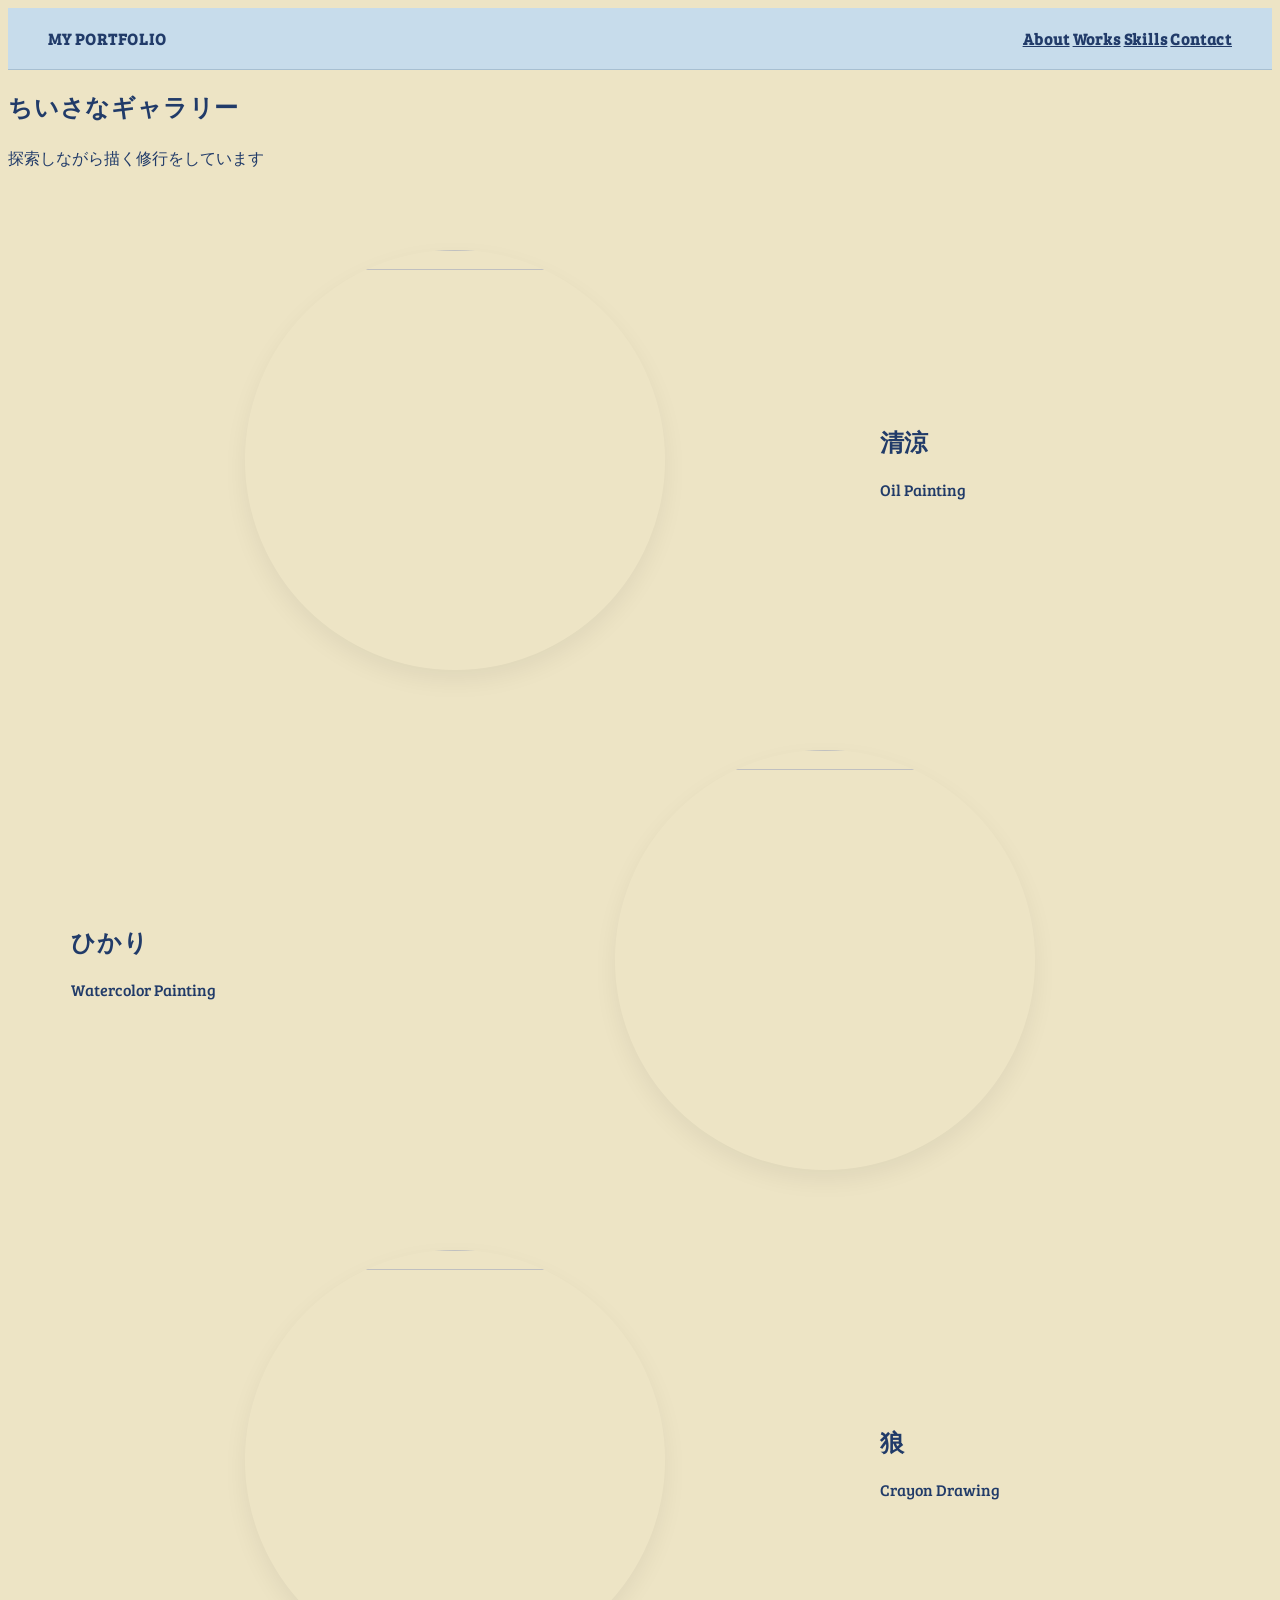
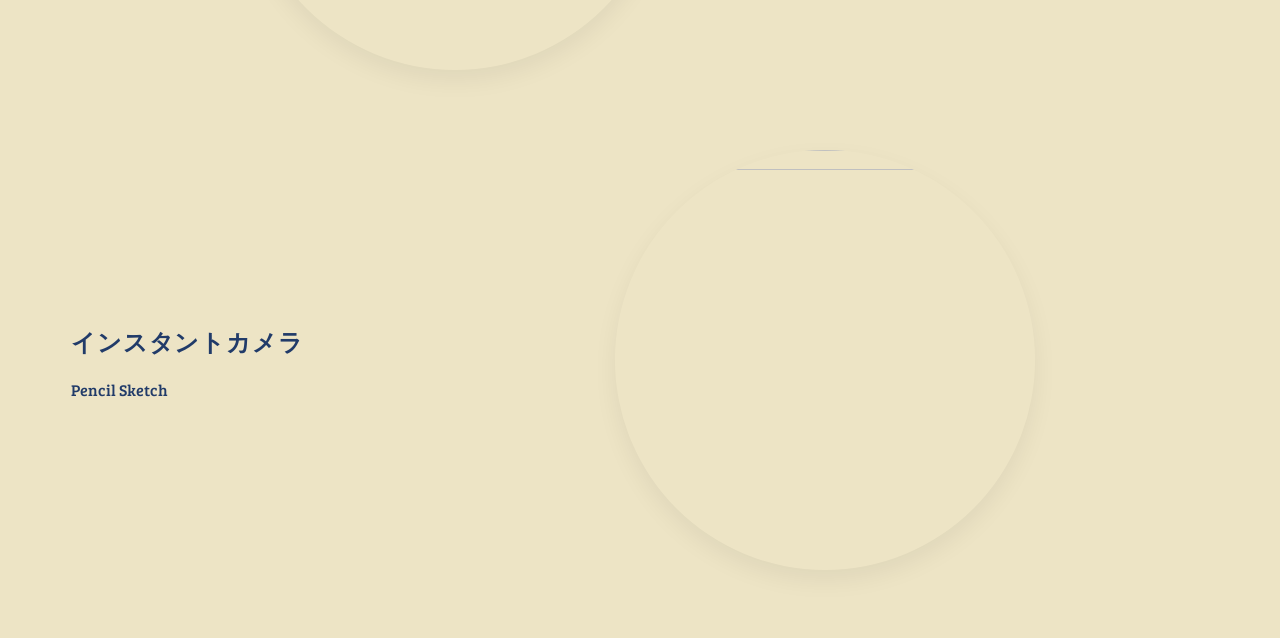
==== index.html @ e01d48d8 "Add files via upload" ====
<!DOCTYPE html>
<html lang="ja">
<head>
    <meta charset="UTF-8">
    <meta name="viewport" content="width=device-width, initial-scale=1.0">
    <title>Portfolio</title>

    <link href="https://fonts.googleapis.com/css2?family=Bree+Serif&display=swap" rel="stylesheet">

    <link rel="stylesheet" href="style.css">
</head>

<body>

<header class="header">

    <div class="logo">MY PORTFOLIO</div>

    <nav class="nav">
        <a href="index_about.html">About</a>
        <a href="#">Works</a>
        <a href="#">Skills</a>
        <a href="#">Contact</a>
    </nav>

    

</header>


    <main>

        <section class="hero">
            <h1>ちいさなギャラリー</h1>
            <p>
                探索しながら描く修行をしています
            </p>
        </section>

        <section class="gallery">

  <!-- 1 -->
  <div class="item">
    <div class="imgBox">
      <img src="images/1.jpg" alt="">
    </div>
    <div class="textBox">
      <h2>清涼</h2>
      <p>Oil Painting</p>
    </div>
  </div>

  <!-- 2（左右反転） -->
  <div class="item reverse">
    <div class="imgBox">
      <img src="images/2.jpg" alt="">
    </div>
    <div class="textBox">
      <h2>ひかり</h2>
      <p>Watercolor Painting</p>
    </div>
  </div>

  <!-- 3 -->
  <div class="item">
    <div class="imgBox">
      <img src="images/3.jpg" alt="">
    </div>
    <div class="textBox">
      <h2>狼</h2>
      <p>Crayon Drawing</p>
    </div>
  </div>

  <!-- 4（反転） -->
  <div class="item reverse">
    <div class="imgBox">
      <img src="images/4.jpg" alt="">
    </div>
    <div class="textBox">
      <h2>インスタントカメラ</h2>
      <p>Pencil Sketch</p>
    </div>
  </div>

</section>


    </main>


</body>
</html>
---- style.css ----
:root{
    --navy:#213b69;
    --cream:#f3eee3;
    --header:#c7dceb;
}


.header{
    display:flex;
    align-items:center;
    justify-content:space-between;

    padding:20px 40px;

    background: var(--header);
    border-bottom:1px solid #a7bfd1;

    position:sticky;
    top:0;
    z-index:100;
}

.logo {
    letter-spacing: 5px;
}


body{
    font-family:'Bree Serif', serif;
    background:var(--cream);
    color:var(--navy);
}

h1, h2, .logo, .nav a {
    color: var(--navy);
    font-weight: 600; 
    letter-spacing: 0.8px;
}


.hero p{
    font-family: "Noto Sans JP", sans-serif;
    font-weight: 300;
    line-height: 1.9;
}

.grid{
    display:grid;
    grid-template-columns: repeat(2,1fr);
    gap:25px;
    padding:40px;
}

@media(max-width:768px){
    .grid{
        grid-template-columns: repeat(2,1fr);
        gap:15px;
        padding:20px;
    }
}


body{
    background:#ede4c5;
    --navy:#213b69;
    --header:#c7dceb;

}
.gallery{
    display: flex;
    flex-direction: column;
    gap: 80px; /* 絵と絵の間の余白 */
    padding: 60px 5%;
}

.item{
    display: flex;
    align-items: center;
    gap: 40px;
}

.item.reverse{
    flex-direction: row-reverse;
}

.imgBox{
    flex: 7;
    display: flex;
    justify-content: center;
}

.imgBox img{
    width: 100%;
    max-width: 420px;
    aspect-ratio: 1 / 1;
    object-fit: cover;

    border-radius: 50%; /* 丸 */
    box-shadow: 0 10px 25px rgba(0,0,0,0.06);
} 

.textBox{
    flex: 3;
    color: var(--navy);
}
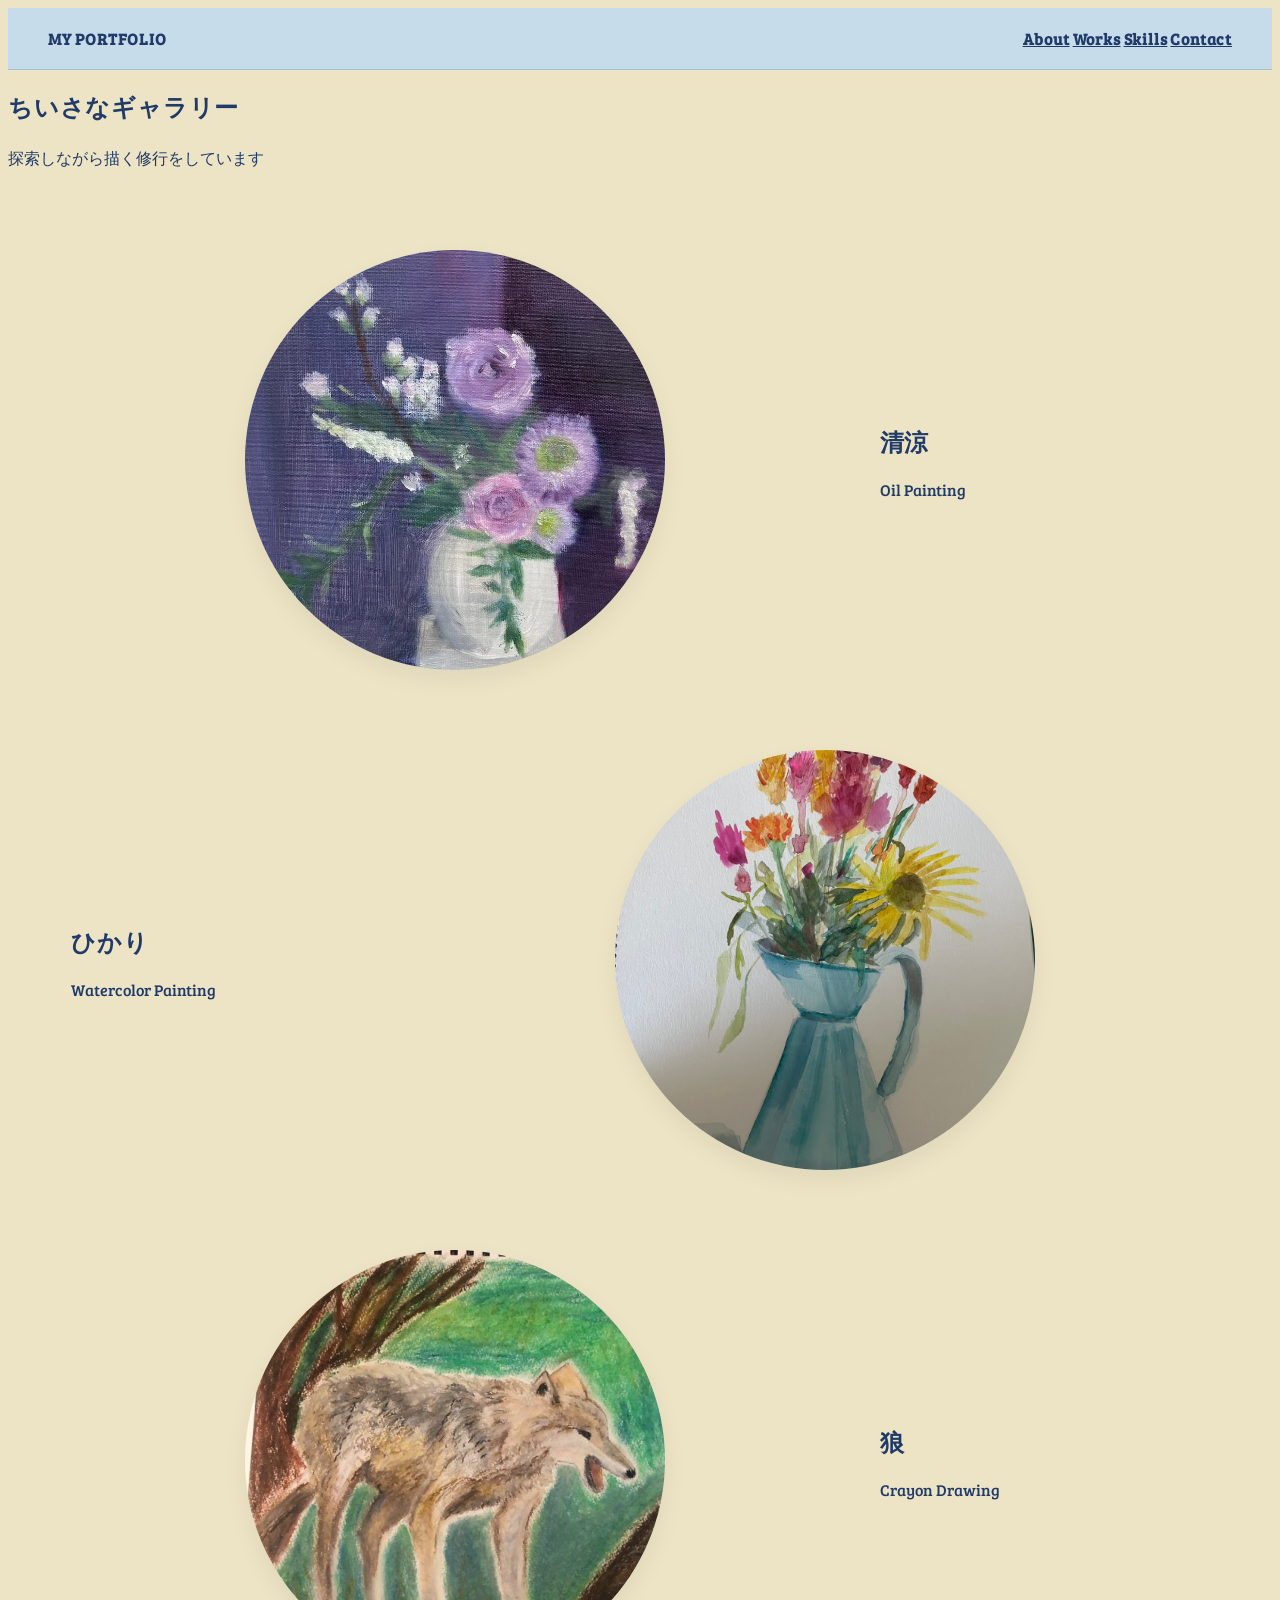
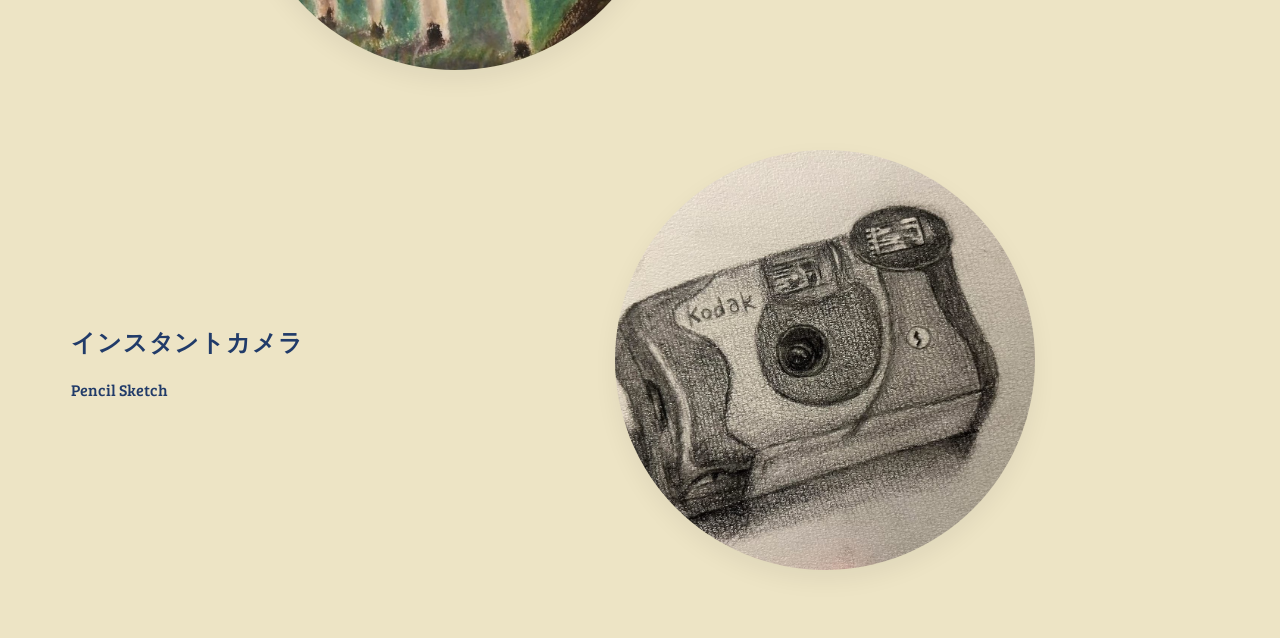
==== commit 07550a6a: "Add files via upload" ====
--- a/index.html
+++ b/index.html
@@ -42,7 +42,7 @@
   <!-- 1 -->
   <div class="item">
     <div class="imgBox">
-      <img src="images/1.jpg" alt="">
+      <img src="o.jpg">
     </div>
     <div class="textBox">
       <h2>清涼</h2>
@@ -53,7 +53,7 @@
   <!-- 2（左右反転） -->
   <div class="item reverse">
     <div class="imgBox">
-      <img src="images/2.jpg" alt="">
+      <img src="w.jpg">
     </div>
     <div class="textBox">
       <h2>ひかり</h2>
@@ -64,7 +64,7 @@
   <!-- 3 -->
   <div class="item">
     <div class="imgBox">
-      <img src="images/3.jpg" alt="">
+      <img src="c.jpg">
     </div>
     <div class="textBox">
       <h2>狼</h2>
@@ -75,7 +75,7 @@
   <!-- 4（反転） -->
   <div class="item reverse">
     <div class="imgBox">
-      <img src="images/4.jpg" alt="">
+      <img src="de.jpg">
     </div>
     <div class="textBox">
       <h2>インスタントカメラ</h2>
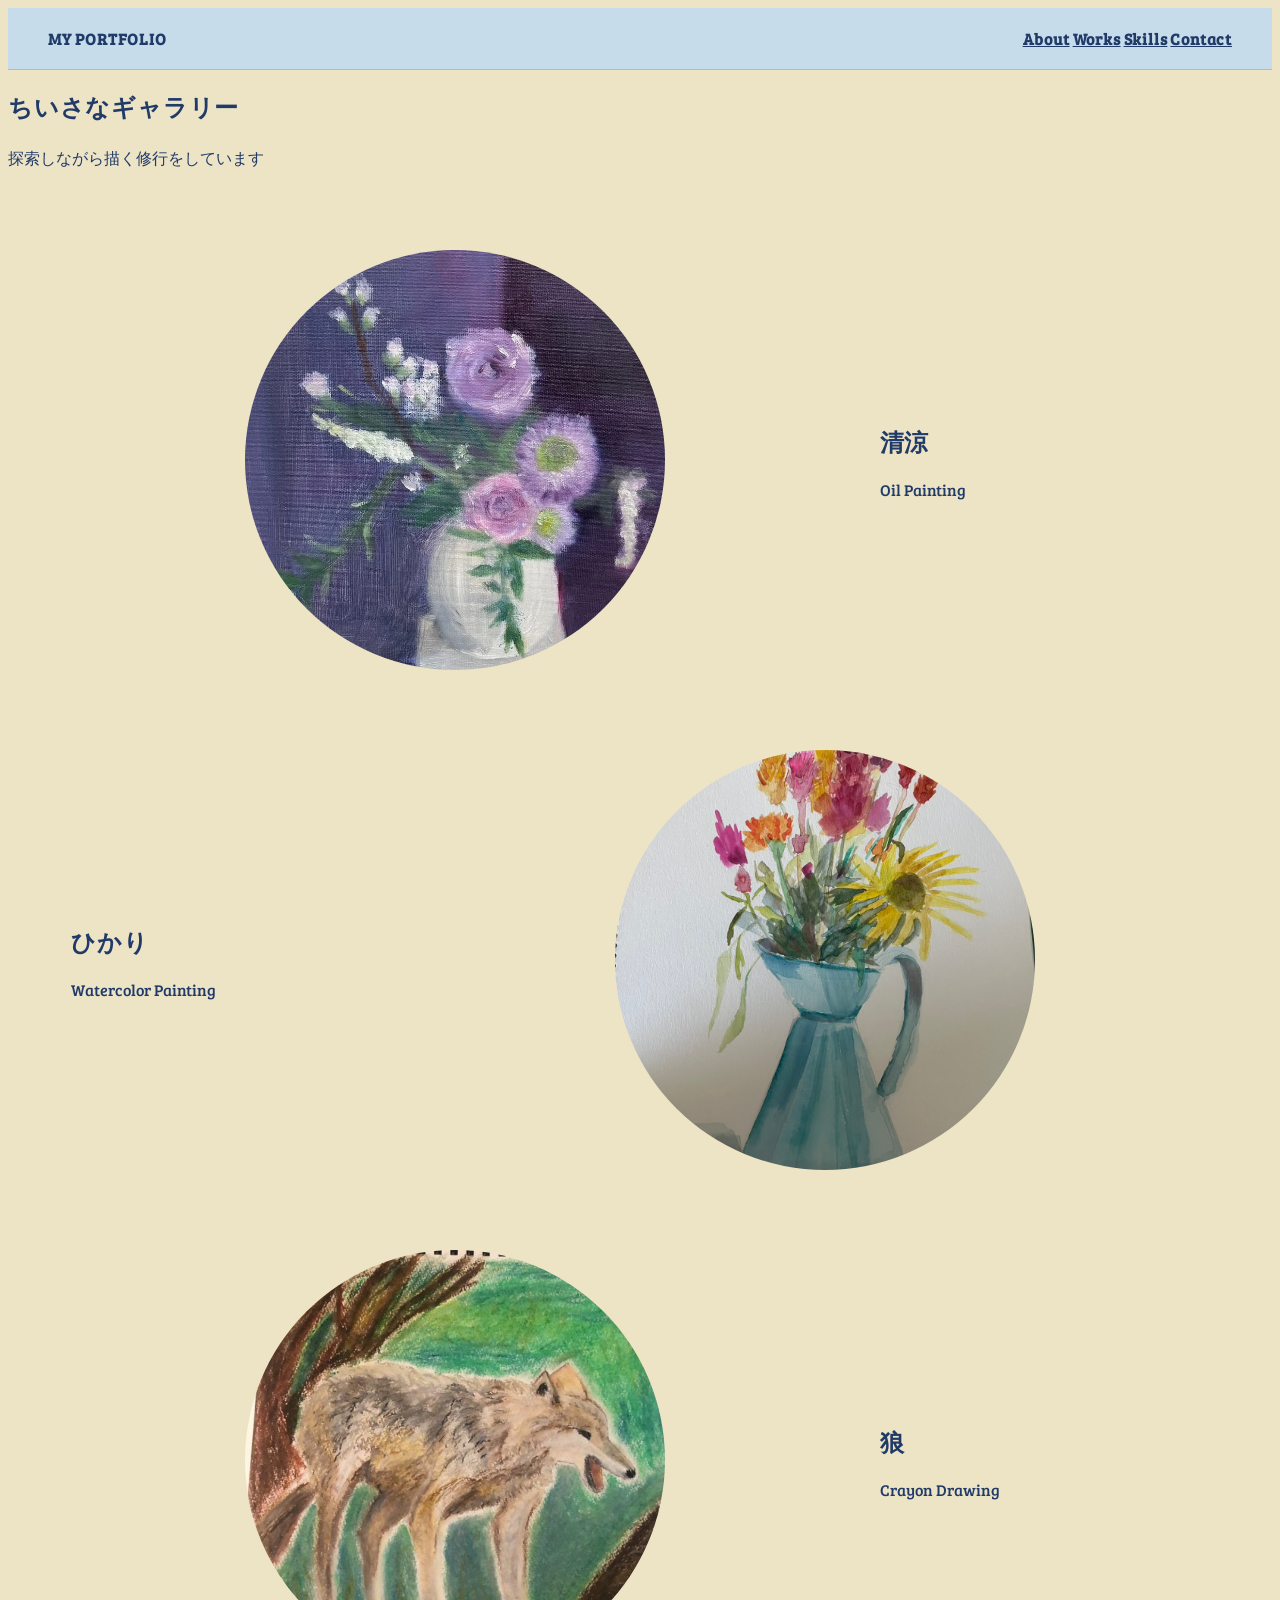
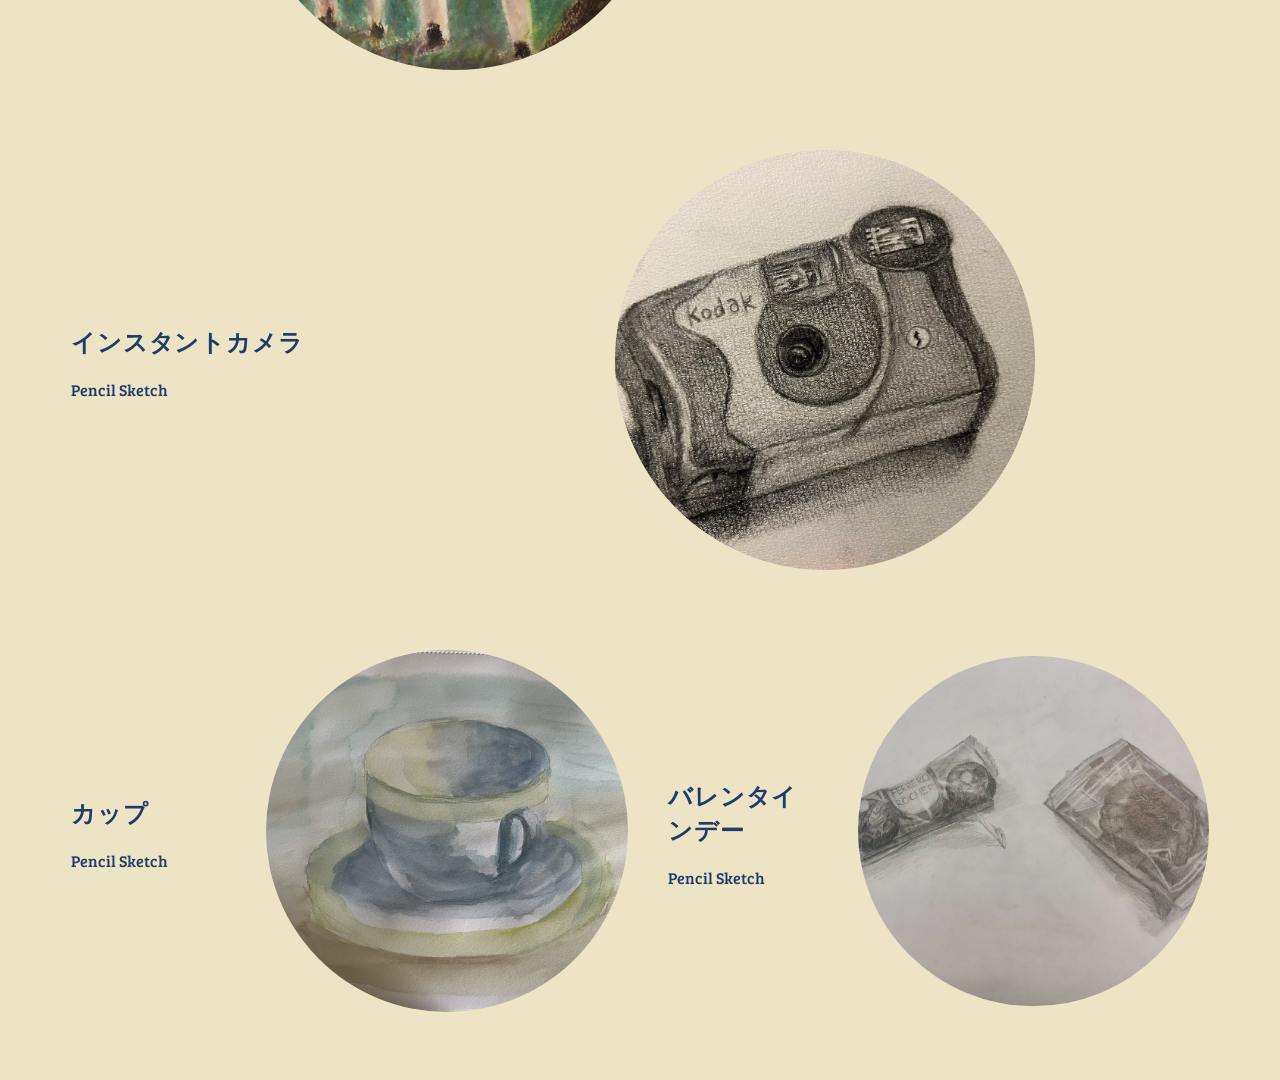
==== commit 2435be65: "Add files via upload" ====
--- a/index.html
+++ b/index.html
@@ -83,6 +83,28 @@
     </div>
   </div>
 
+   <div class="item reverse">
+  <div class="imgBox">
+    <img src="de2.jpg">
+  </div>
+  <div class="textBox">
+    <h2>バレンタインデー</h2>
+    <p>Pencil Sketch</p>
+  </div>
+
+  <div class="item reverse">
+  <div class="imgBox">
+    <img src="w2.jpg">
+  </div>
+  <div class="textBox">
+    <h2>カップ</h2>
+    <p>Pencil Sketch</p>
+  </div>
+
+
+</div>
+  
+
 </section>
 
 
--- a/style.css
+++ b/style.css
@@ -9,19 +9,17 @@
     display:flex;
     align-items:center;
     justify-content:space-between;
-
     padding:20px 40px;
-
     background: var(--header);
     border-bottom:1px solid #a7bfd1;
-
     position:sticky;
     top:0;
     z-index:100;
 }
 
 .logo {
-    letter-spacing: 5px;
+    letter-spacing: 5px;  
+    color: #d94b4b; 
 }
 
 
@@ -29,6 +27,10 @@
     font-family:'Bree Serif', serif;
     background:var(--cream);
     color:var(--navy);
+    background:#ede4c5;
+    --navy:#213b69;
+    --header:#c7dceb;
+
 }
 
 h1, h2, .logo, .nav a {
@@ -44,12 +46,7 @@
     line-height: 1.9;
 }
 
-.grid{
-    display:grid;
-    grid-template-columns: repeat(2,1fr);
-    gap:25px;
-    padding:40px;
-}
+
 
 @media(max-width:768px){
     .grid{
@@ -67,39 +64,36 @@
 
 }
 .gallery{
-    display: flex;
-    flex-direction: column;
-    gap: 80px; /* 絵と絵の間の余白 */
-    padding: 60px 5%;
+    display:flex;
+    flex-direction:column;
+    gap:80px;
+    padding:60px 5%;
 }
 
 .item{
-    display: flex;
-    align-items: center;
-    gap: 40px;
+    display:flex;
+    align-items:center;
+    gap:40px;
 }
 
 .item.reverse{
-    flex-direction: row-reverse;
+    flex-direction:row-reverse;
 }
 
 .imgBox{
-    flex: 7;
-    display: flex;
-    justify-content: center;
+    flex:7;
+    display:flex;
+    justify-content:center;
 }
 
 .imgBox img{
-    width: 100%;
-    max-width: 420px;
-    aspect-ratio: 1 / 1;
-    object-fit: cover;
-
-    border-radius: 50%; /* 丸 */
-    box-shadow: 0 10px 25px rgba(0,0,0,0.06);
-} 
+    width:100%;
+    max-width:420px;
+    aspect-ratio:1/1;
+    object-fit:cover;
+    border-radius:50%;
+}
 
 .textBox{
-    flex: 3;
-    color: var(--navy);
-}
+    flex:3;
+}
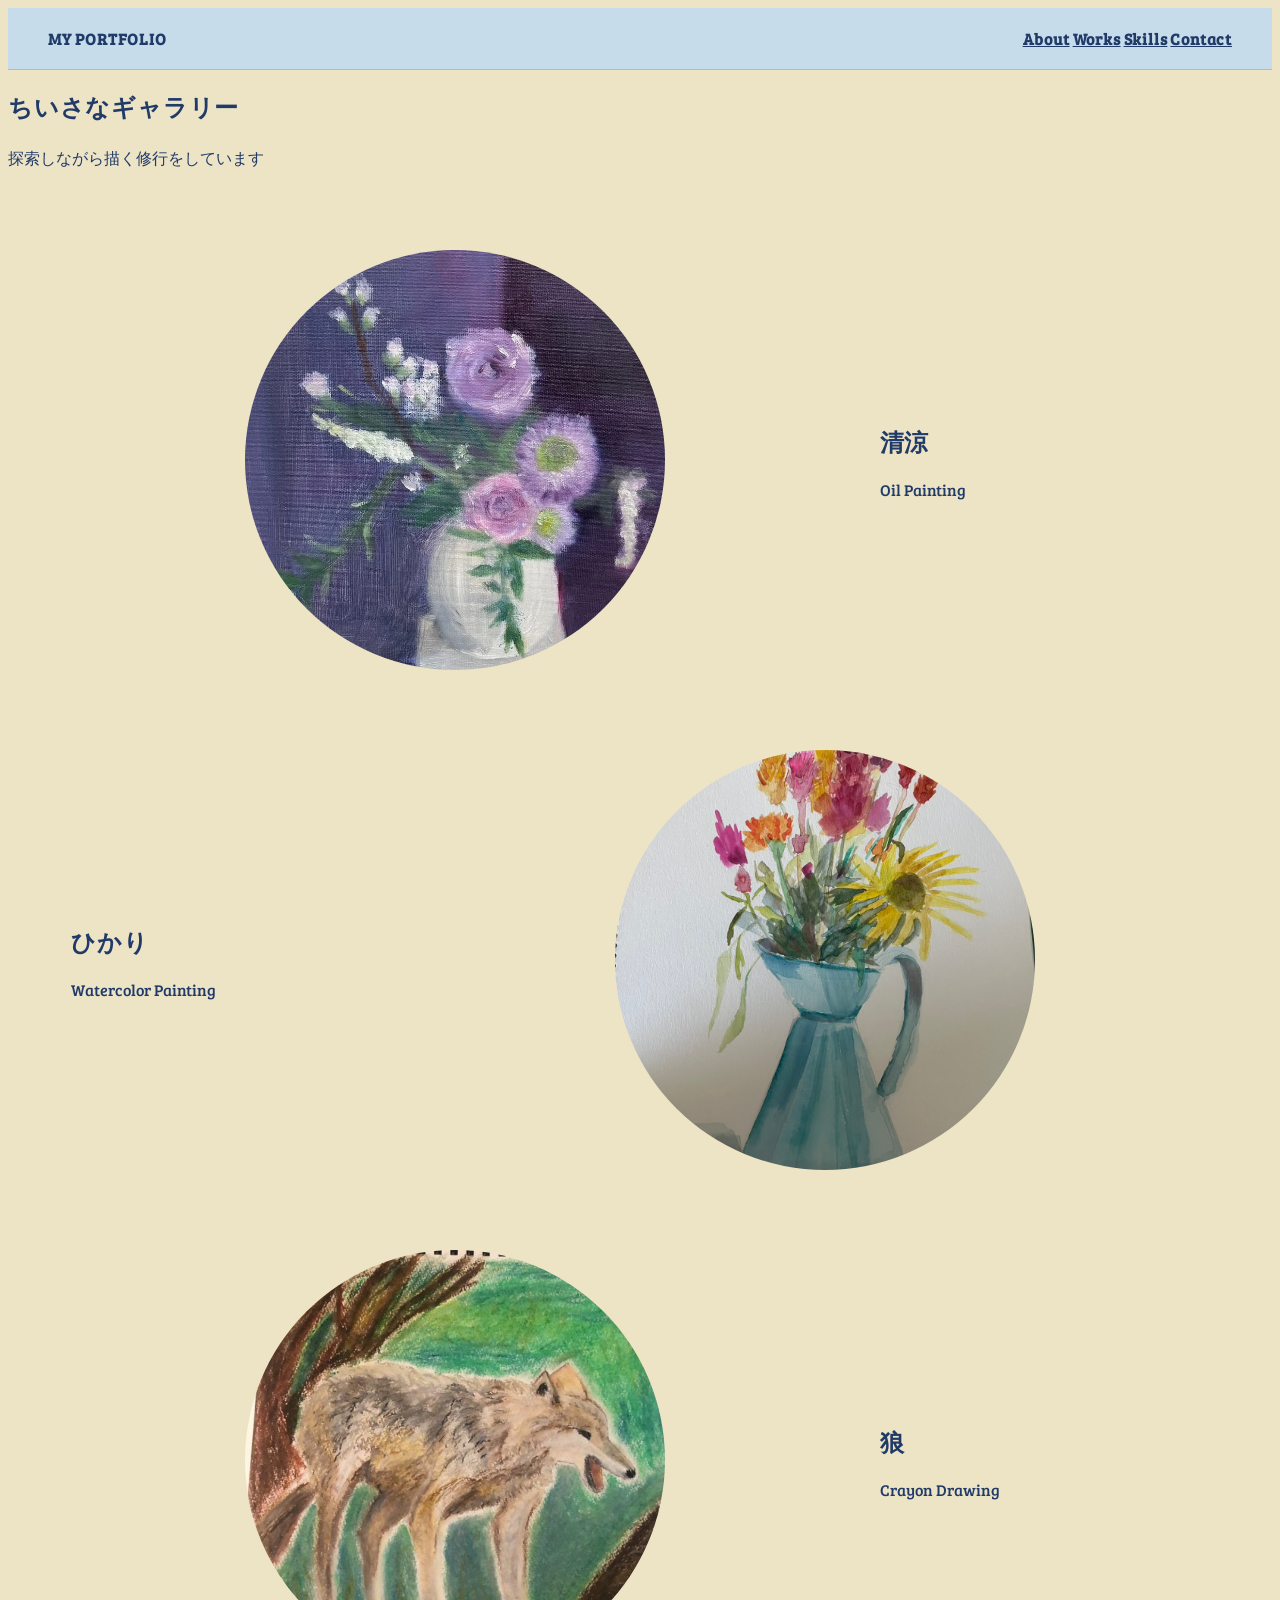
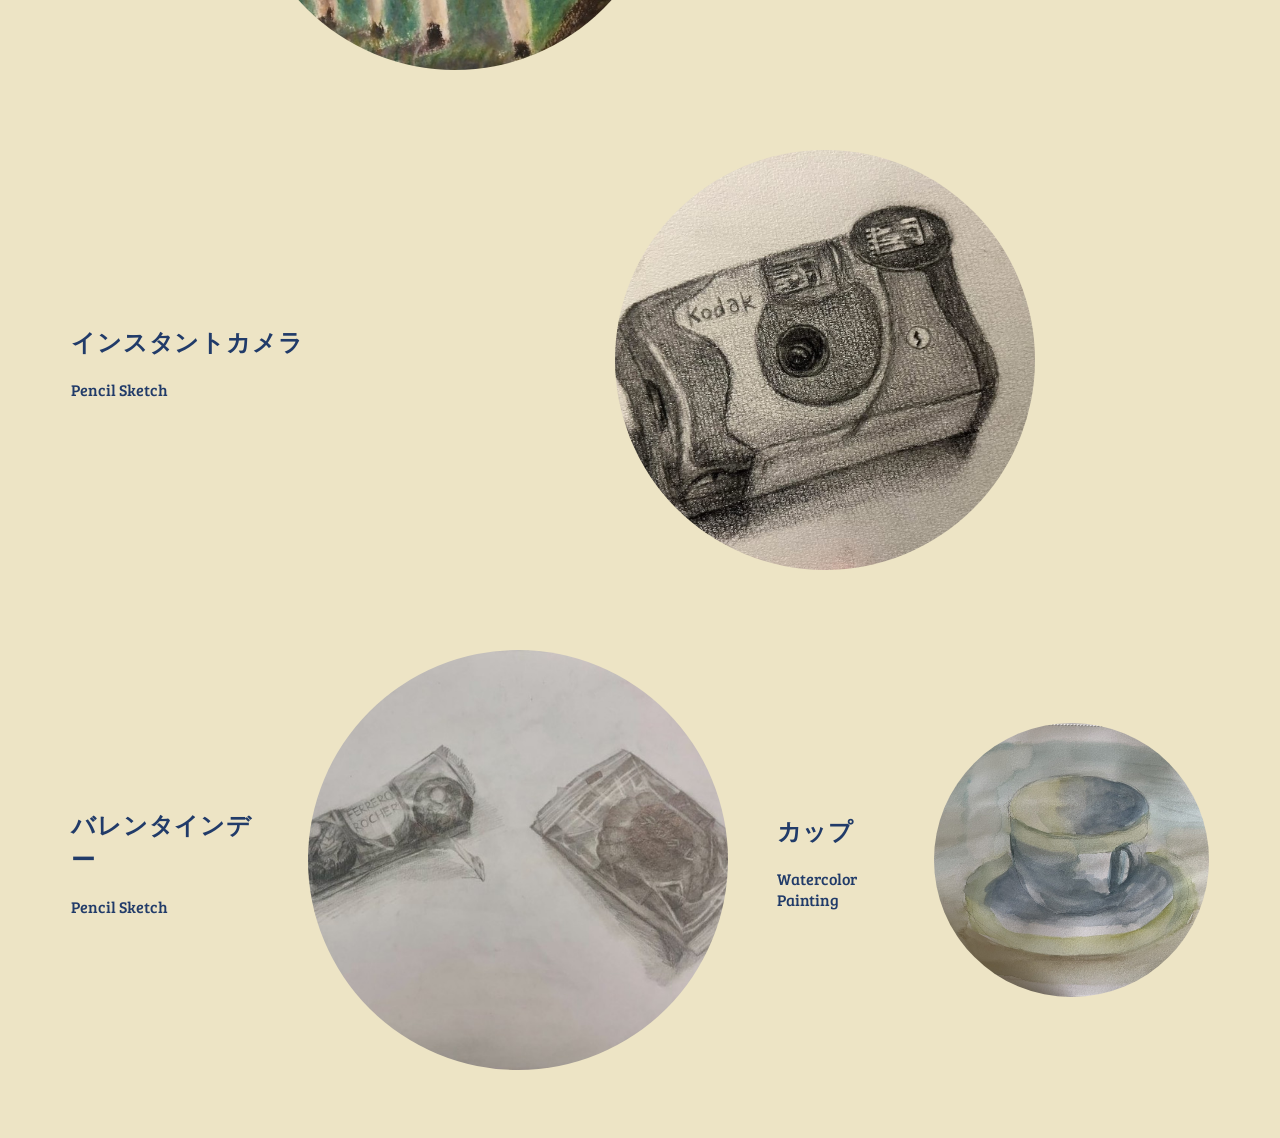
==== commit 06f27c2e: "Add files via upload" ====
--- a/index.html
+++ b/index.html
@@ -83,21 +83,21 @@
     </div>
   </div>
 
+ <div class="item reverse">
+  <div class="imgBox">
+    <img src="w2.jpg">
+  </div>
+  <div class="textBox">
+    <h2>カップ</h2>
+    <p>Watercolor Painting</p>
+  </div>
+
    <div class="item reverse">
   <div class="imgBox">
     <img src="de2.jpg">
   </div>
   <div class="textBox">
     <h2>バレンタインデー</h2>
-    <p>Pencil Sketch</p>
-  </div>
-
-  <div class="item reverse">
-  <div class="imgBox">
-    <img src="w2.jpg">
-  </div>
-  <div class="textBox">
-    <h2>カップ</h2>
     <p>Pencil Sketch</p>
   </div>
 
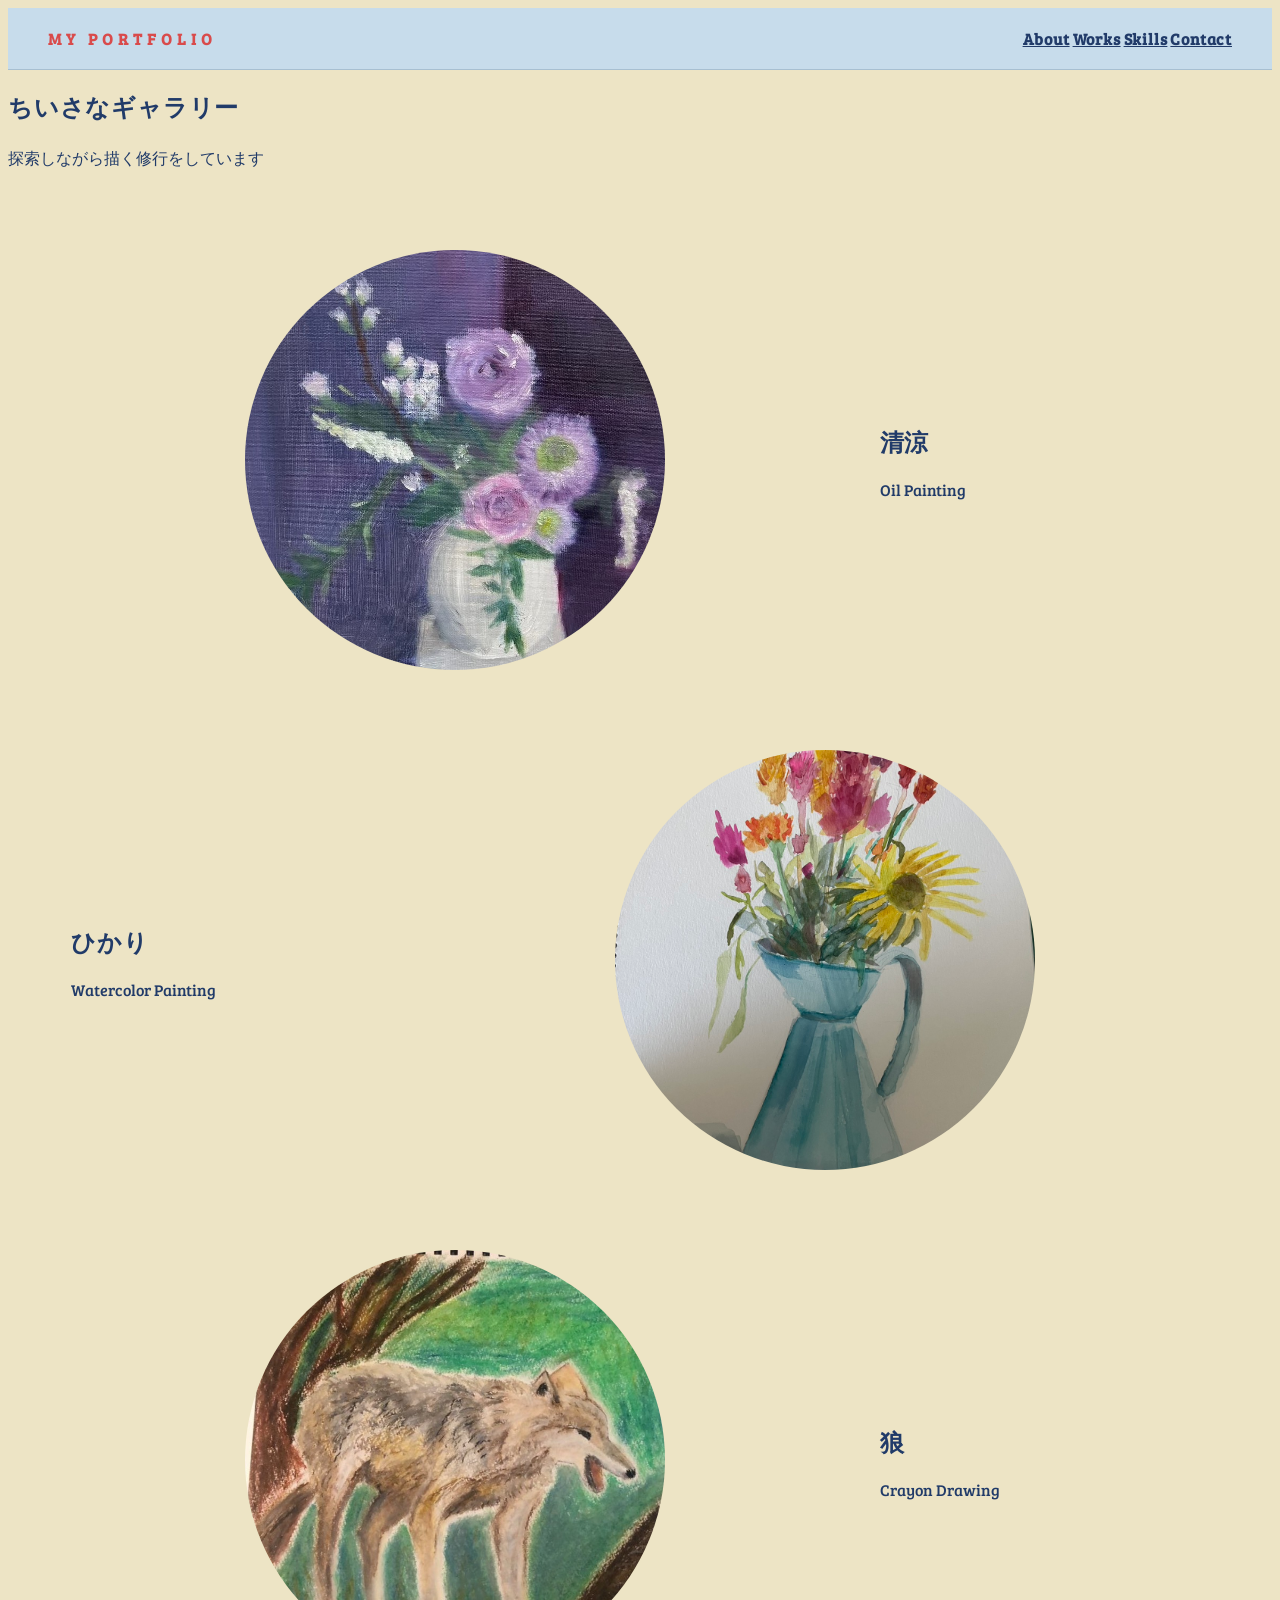
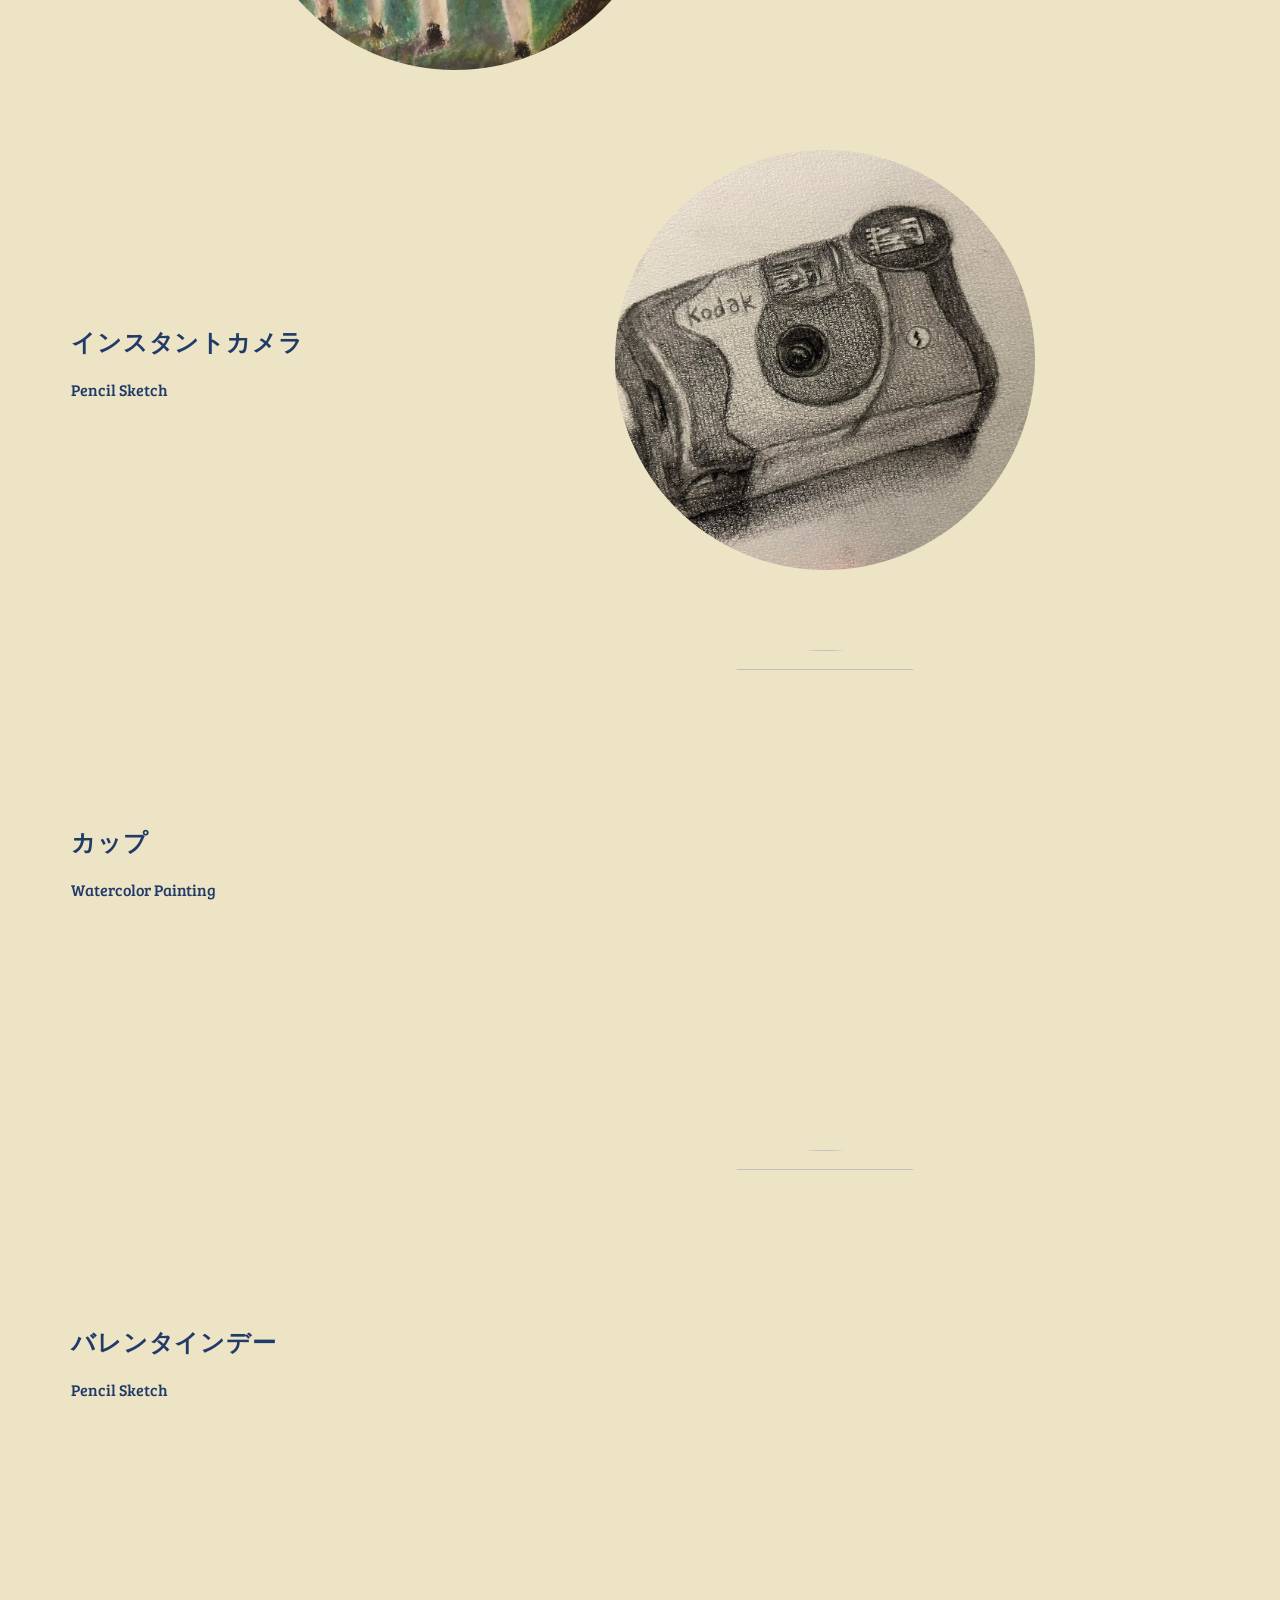
==== commit 1aa836aa: "Add files via upload" ====
--- a/index.html
+++ b/index.html
@@ -82,25 +82,26 @@
       <p>Pencil Sketch</p>
     </div>
   </div>
-
- <div class="item reverse">
+  
+<div class="item reverse">
   <div class="imgBox">
-    <img src="w2.jpg">
+    <img src="images/w2.jpg" alt="">
   </div>
   <div class="textBox">
     <h2>カップ</h2>
     <p>Watercolor Painting</p>
   </div>
+</div>
 
-   <div class="item reverse">
+<div class="item reverse">
   <div class="imgBox">
-    <img src="de2.jpg">
+    <img src="images/de2.jpg" alt="">
   </div>
   <div class="textBox">
     <h2>バレンタインデー</h2>
     <p>Pencil Sketch</p>
   </div>
-
+</div>
 
 </div>
   
--- a/style.css
+++ b/style.css
@@ -17,12 +17,6 @@
     z-index:100;
 }
 
-.logo {
-    letter-spacing: 5px;  
-    color: #d94b4b; 
-}
-
-
 body{
     font-family:'Bree Serif', serif;
     background:var(--cream);
@@ -39,6 +33,10 @@
     letter-spacing: 0.8px;
 }
 
+.logo {
+     color: #d94b4b;
+     letter-spacing: 5px; 
+}
 
 .hero p{
     font-family: "Noto Sans JP", sans-serif;
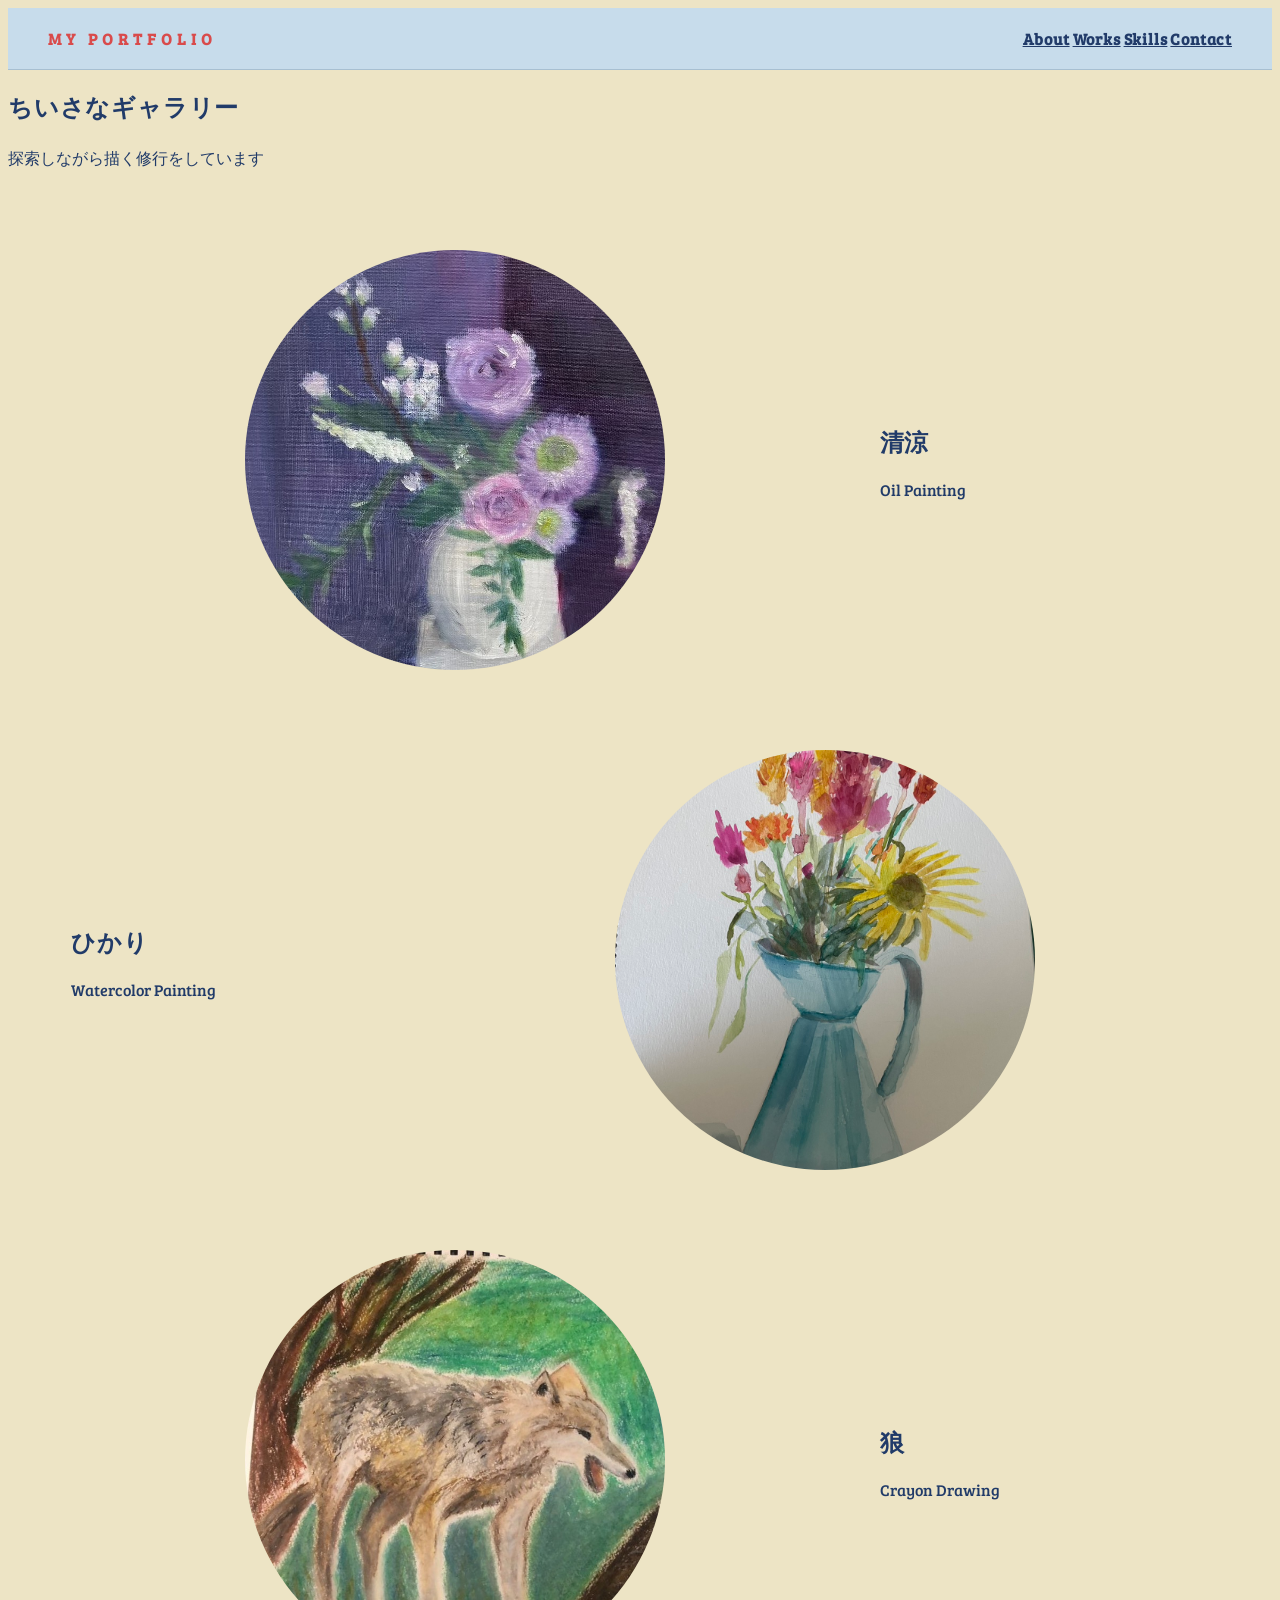
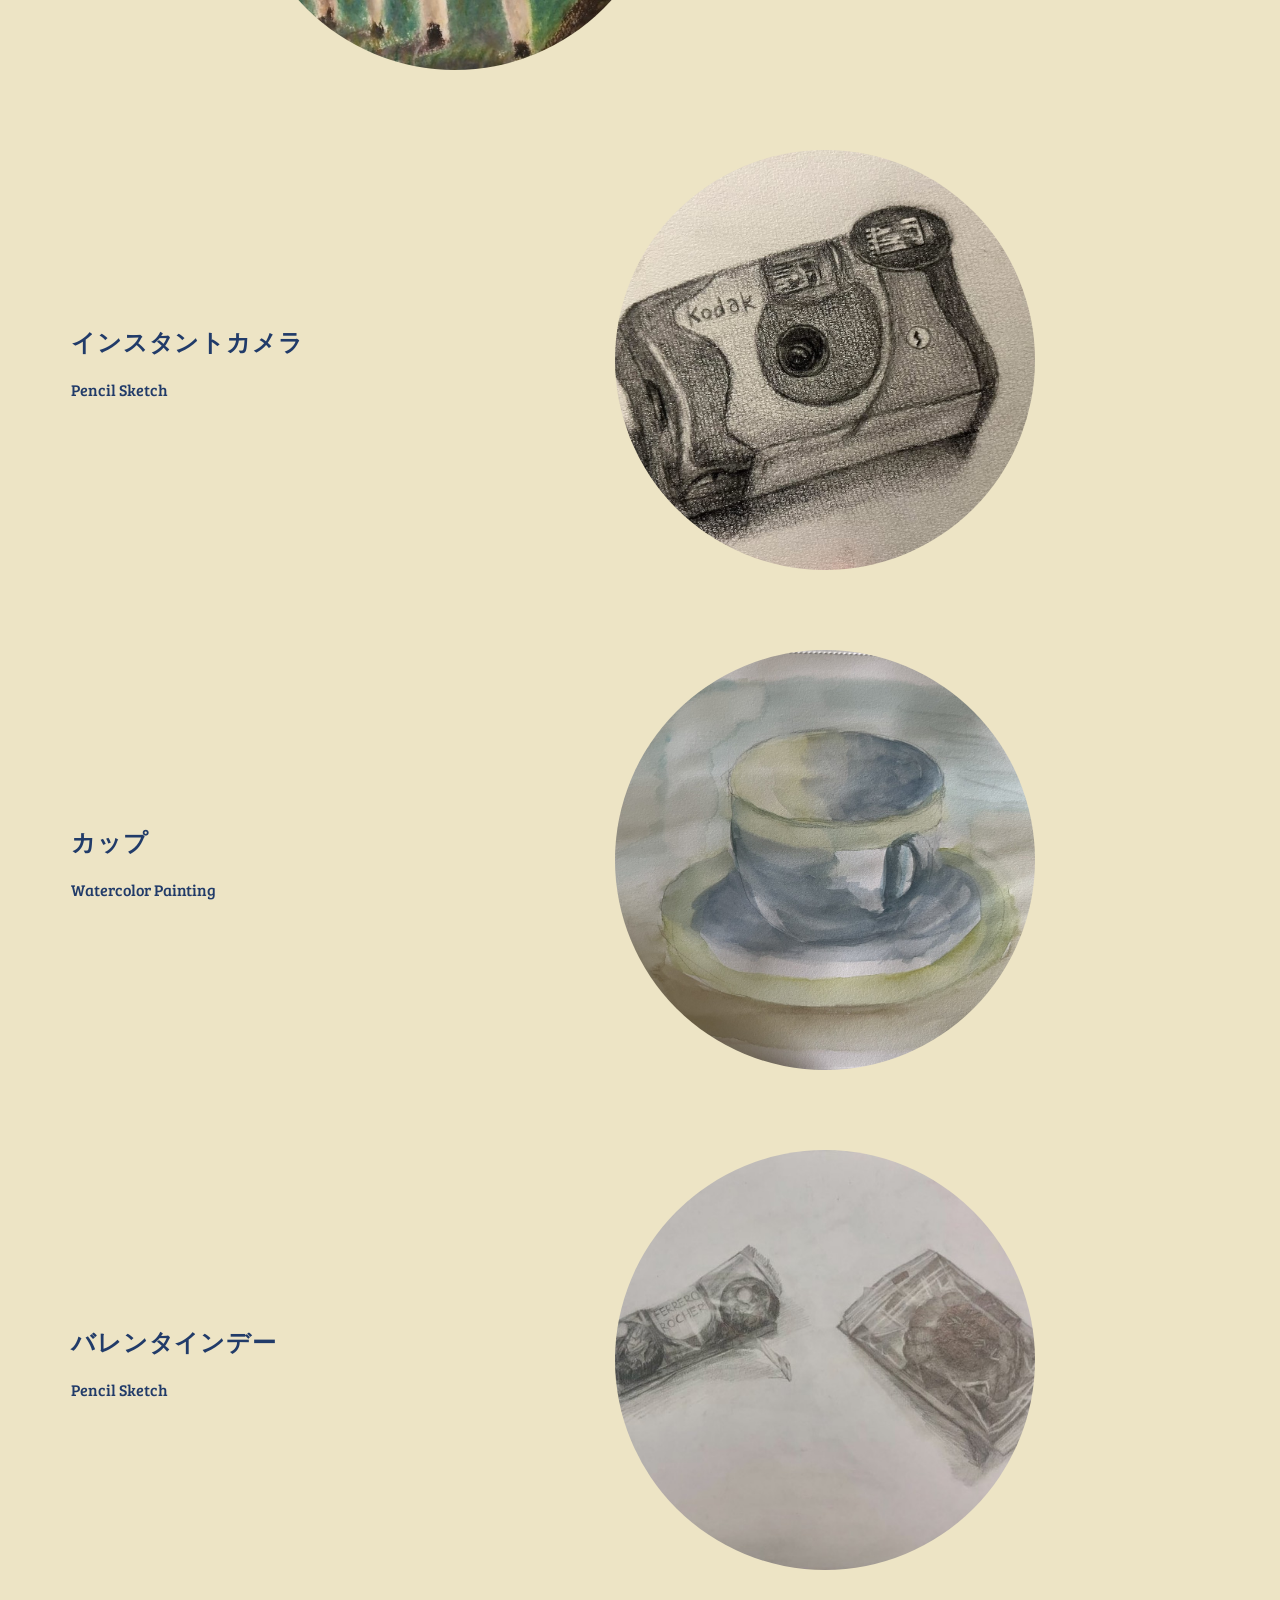
==== commit c3dbfd59: "Add files via upload" ====
--- a/index.html
+++ b/index.html
@@ -82,10 +82,10 @@
       <p>Pencil Sketch</p>
     </div>
   </div>
-  
+
 <div class="item reverse">
   <div class="imgBox">
-    <img src="images/w2.jpg" alt="">
+    <img src="w2.jpg">
   </div>
   <div class="textBox">
     <h2>カップ</h2>
@@ -95,7 +95,7 @@
 
 <div class="item reverse">
   <div class="imgBox">
-    <img src="images/de2.jpg" alt="">
+    <img src="de2.jpg">
   </div>
   <div class="textBox">
     <h2>バレンタインデー</h2>
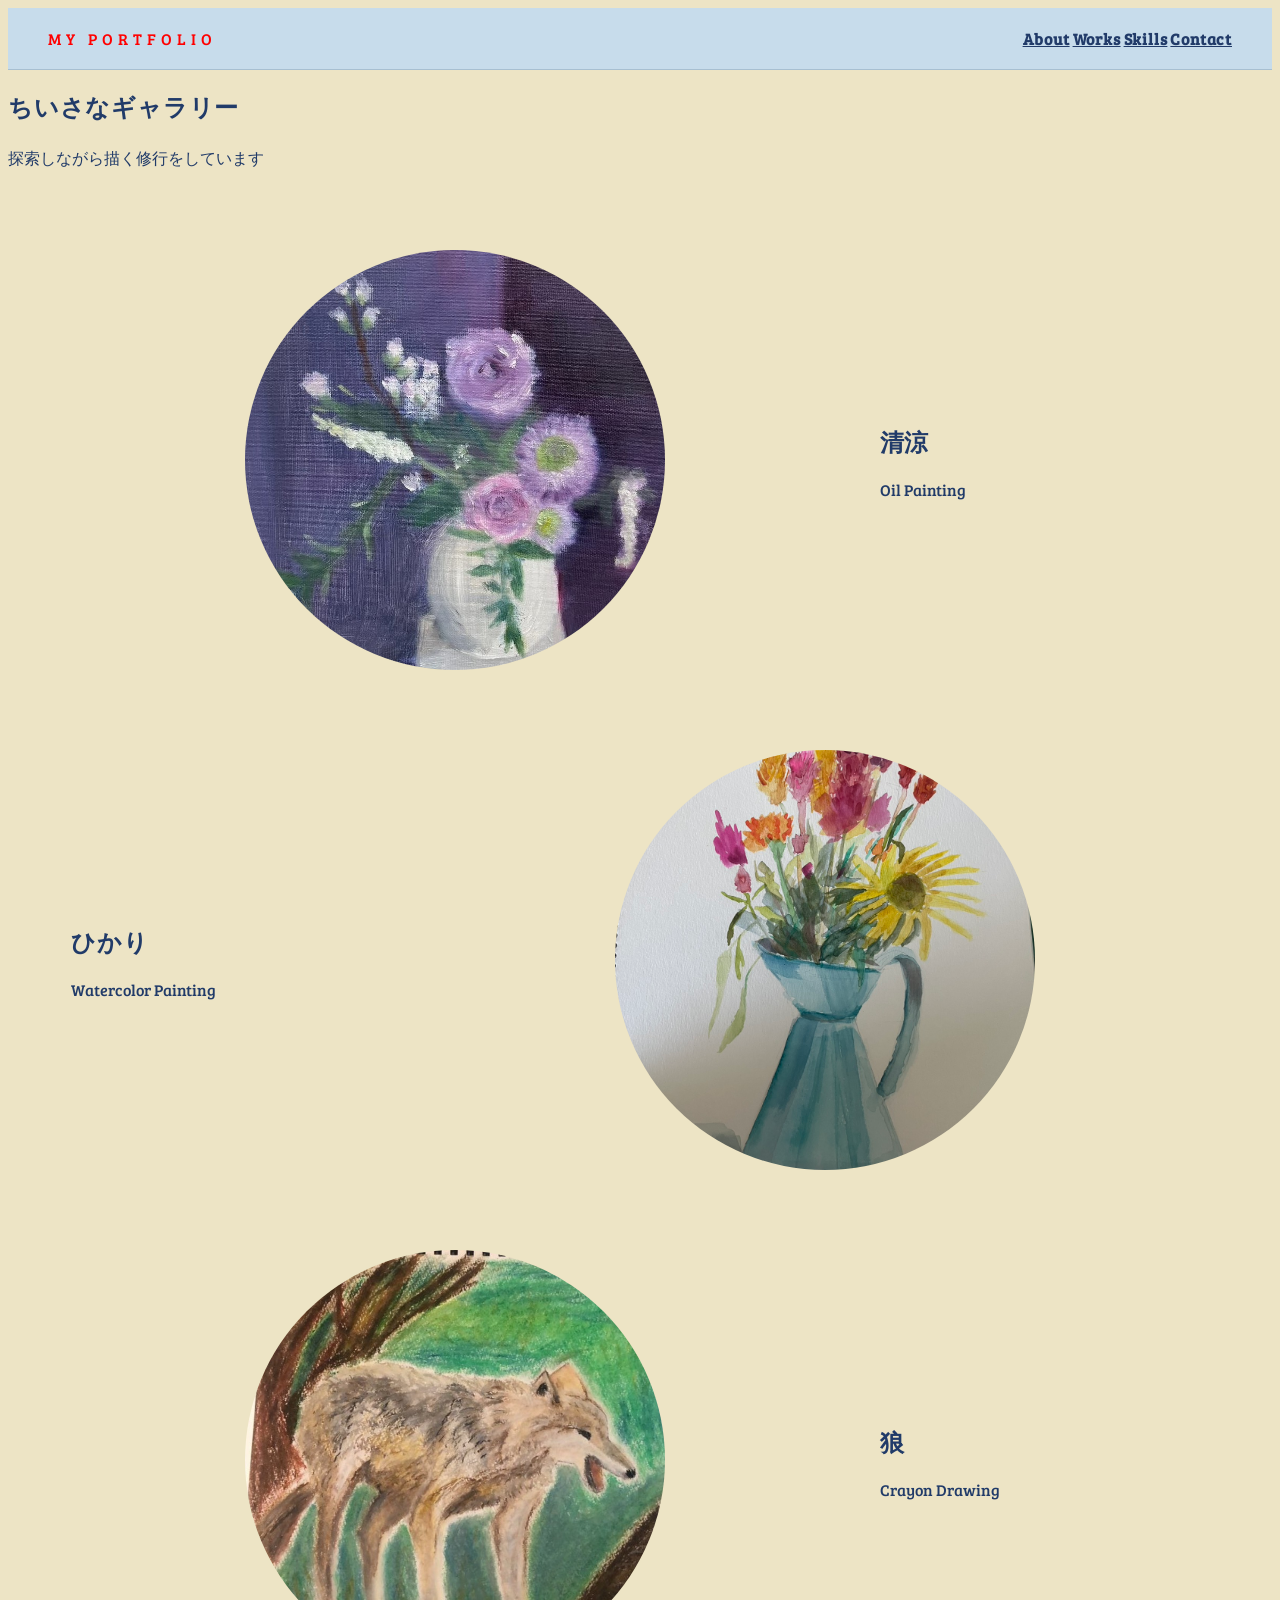
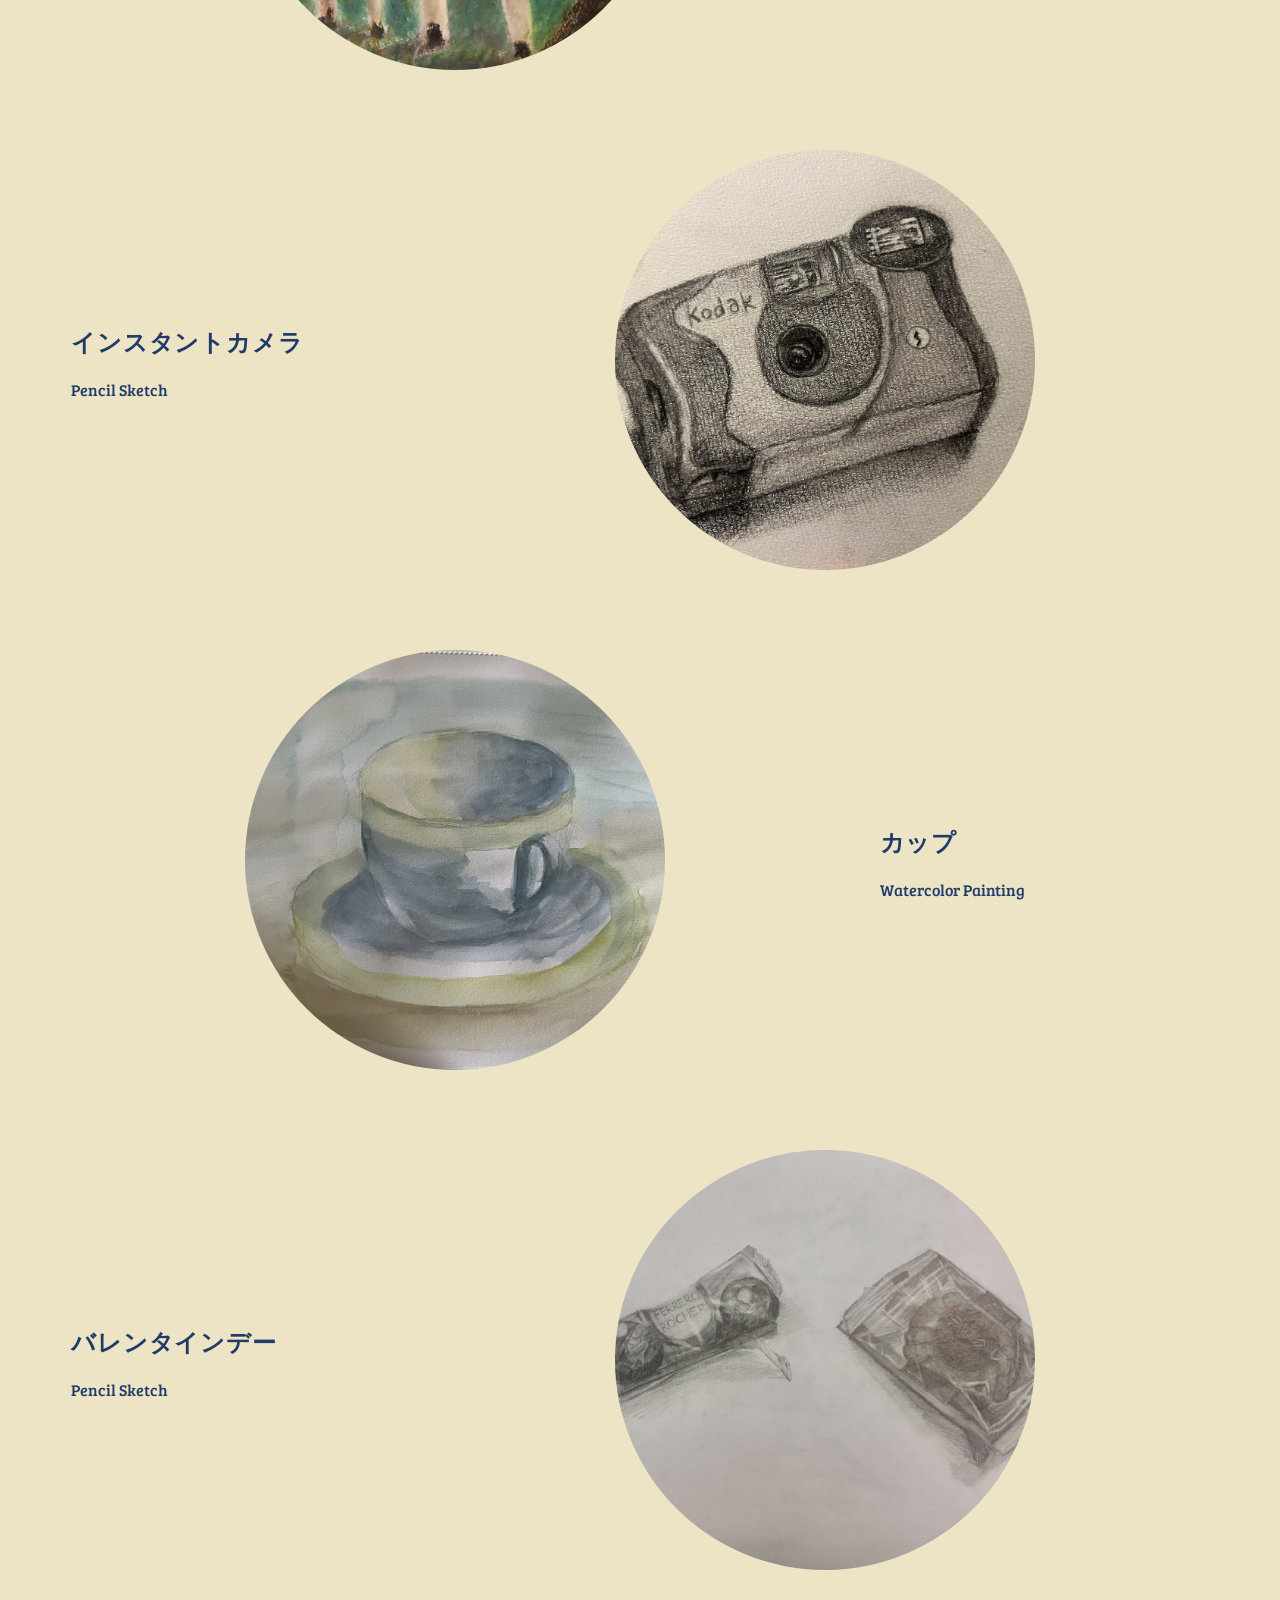
==== commit 872782d6: "Add files via upload" ====
--- a/index.html
+++ b/index.html
@@ -83,7 +83,7 @@
     </div>
   </div>
 
-<div class="item reverse">
+<div class="item">
   <div class="imgBox">
     <img src="w2.jpg">
   </div>
--- a/style.css
+++ b/style.css
@@ -27,15 +27,16 @@
 
 }
 
-h1, h2, .logo, .nav a {
+h1, h2, .nav a {
     color: var(--navy);
-    font-weight: 600; 
+    font-weight: 600;
     letter-spacing: 0.8px;
 }
 
-.logo {
-     color: #d94b4b;
-     letter-spacing: 5px; 
+.logo{
+    color: #d94b4b;
+    letter-spacing: 5px;
+    color:red !important;
 }
 
 .hero p{
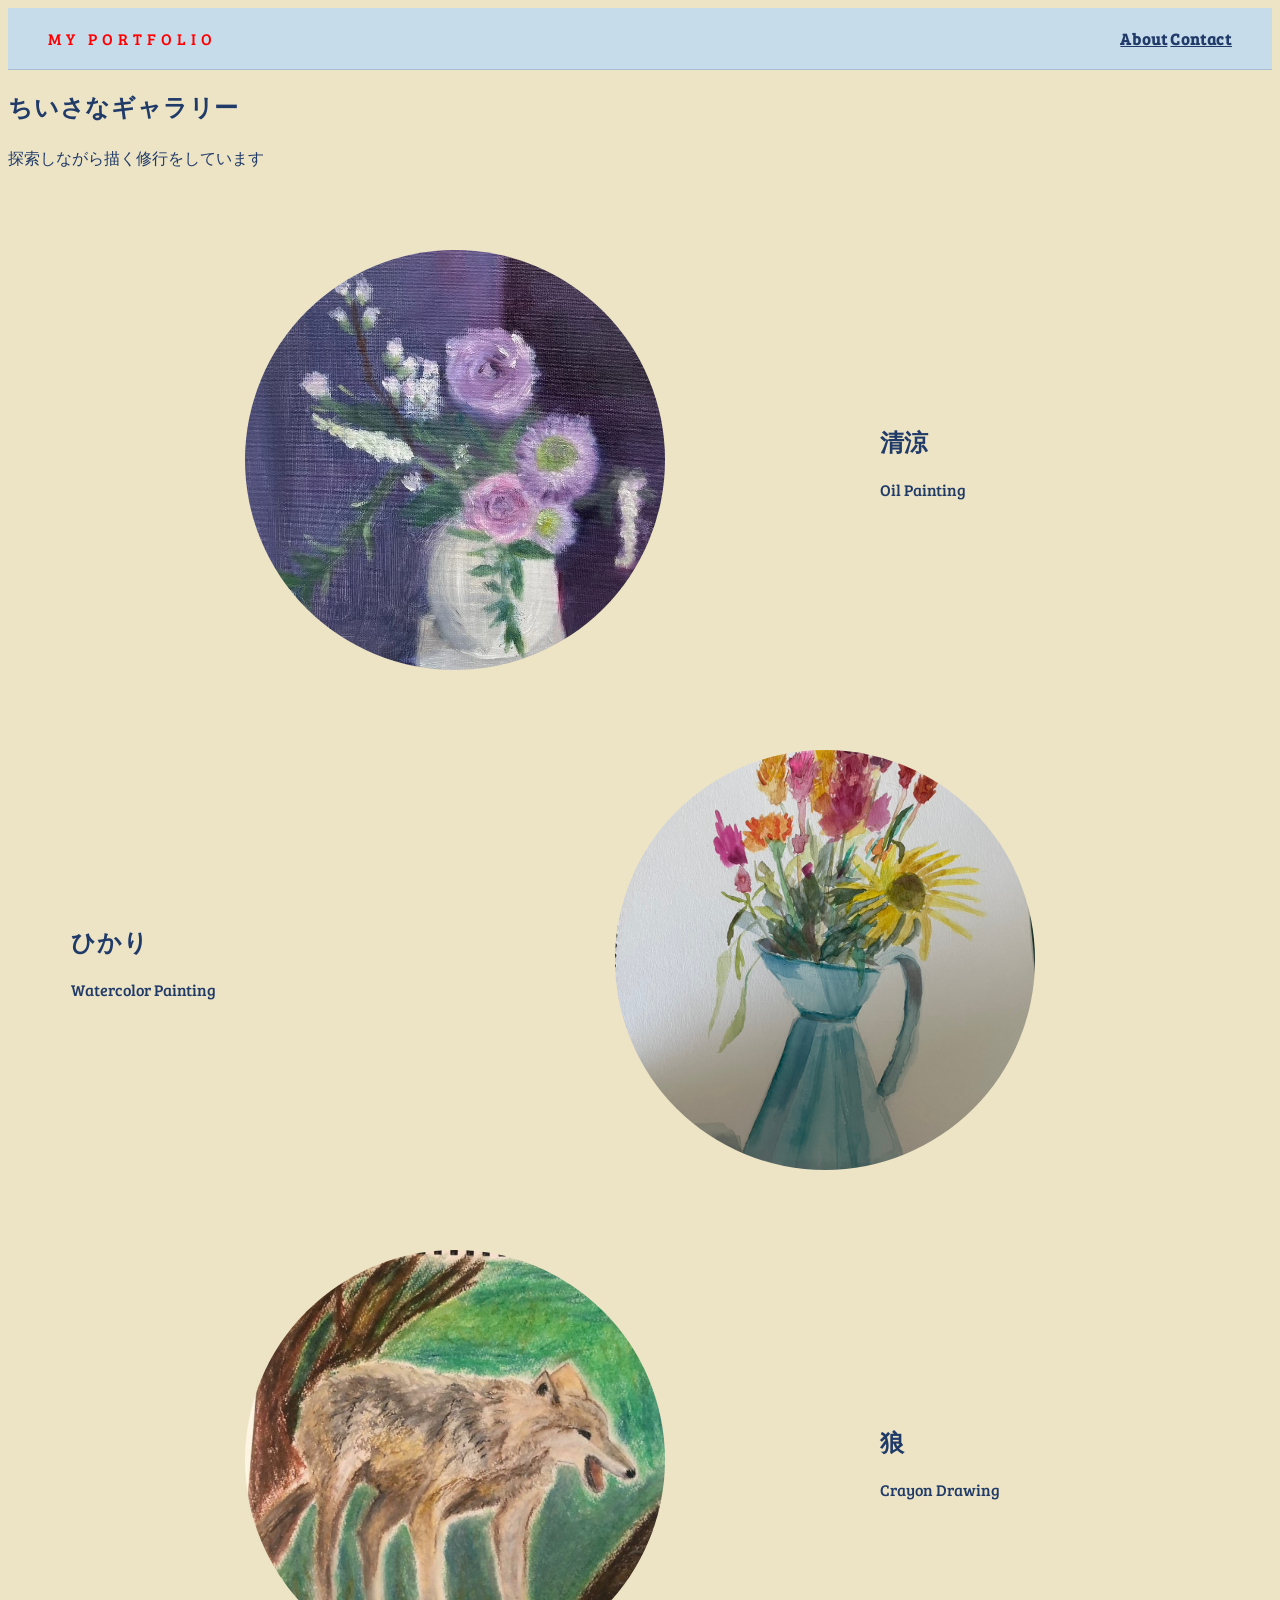
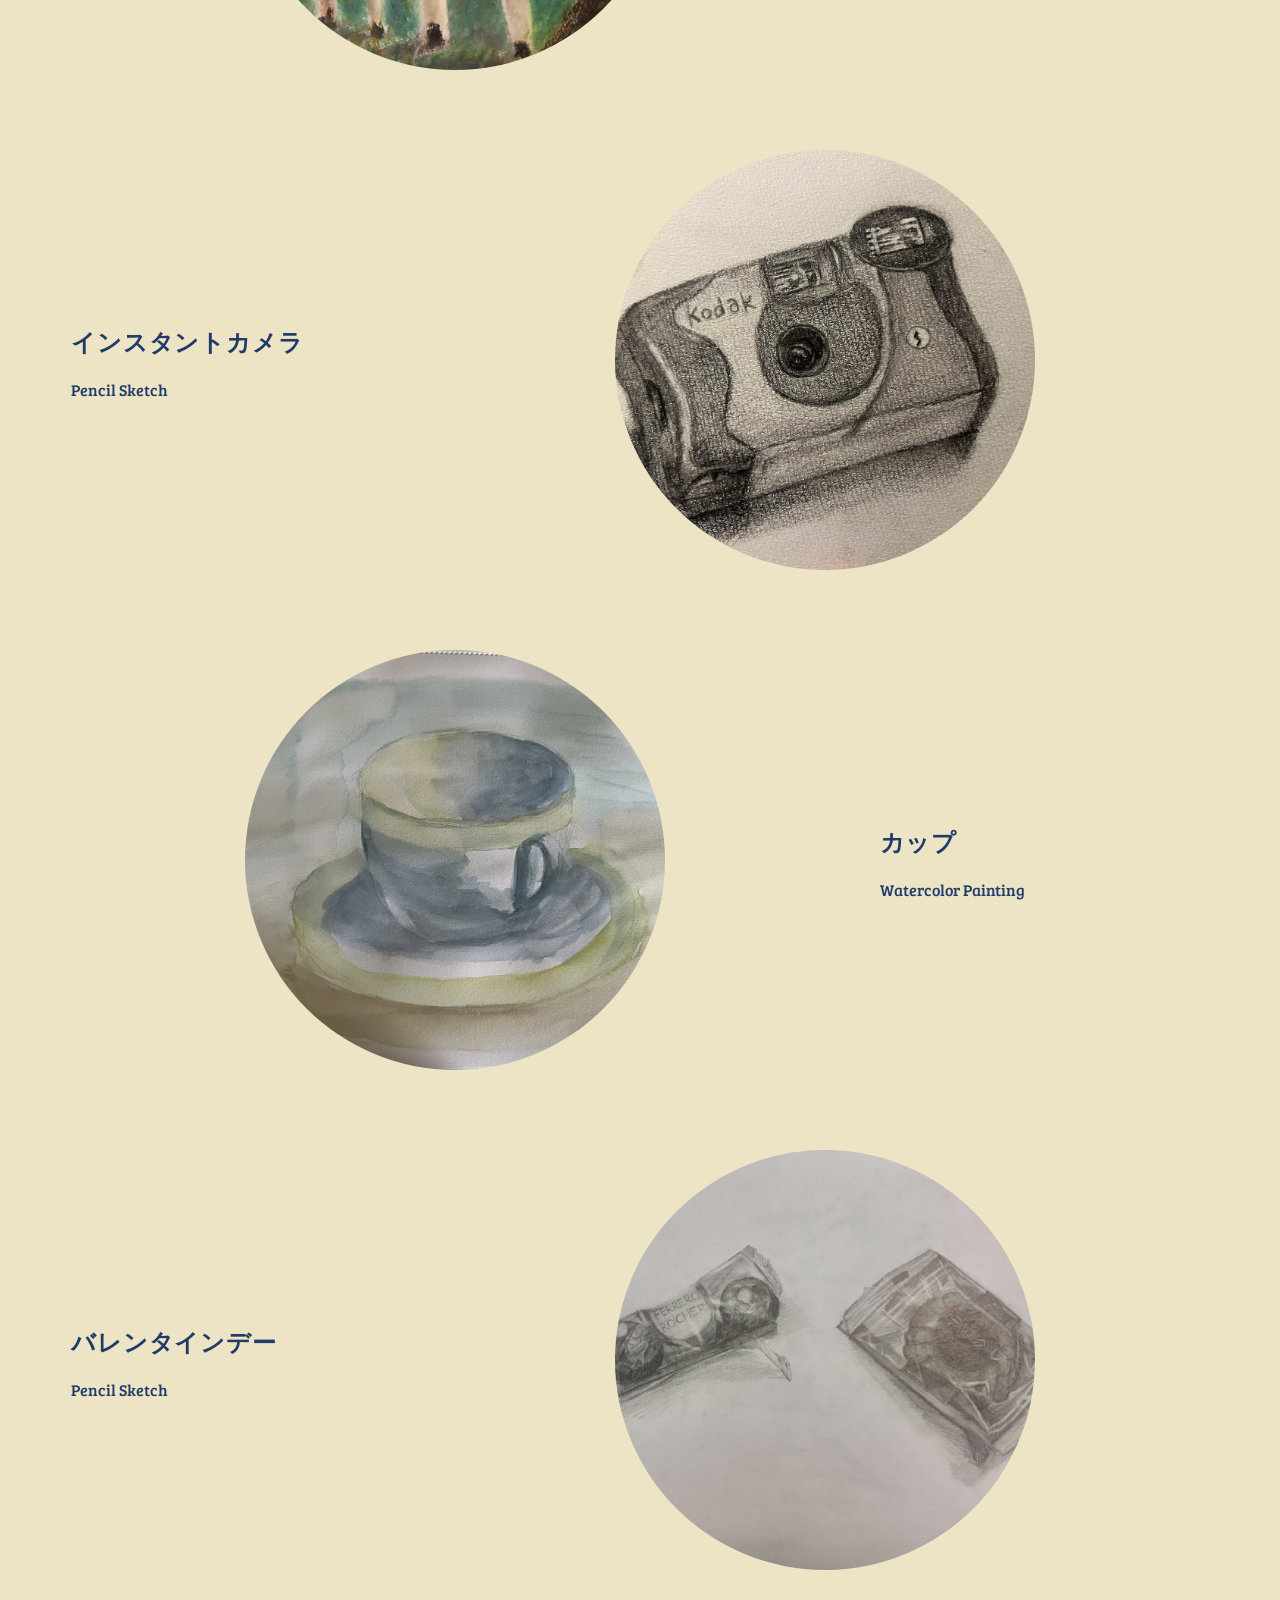
==== commit da1a2d2f: "Add files via upload" ====
--- a/index.html
+++ b/index.html
@@ -17,9 +17,7 @@
     <div class="logo">MY PORTFOLIO</div>
 
     <nav class="nav">
-        <a href="index_about.html">About</a>
-        <a href="#">Works</a>
-        <a href="#">Skills</a>
+        <a href="about.html">About</a>
         <a href="#">Contact</a>
     </nav>
 
